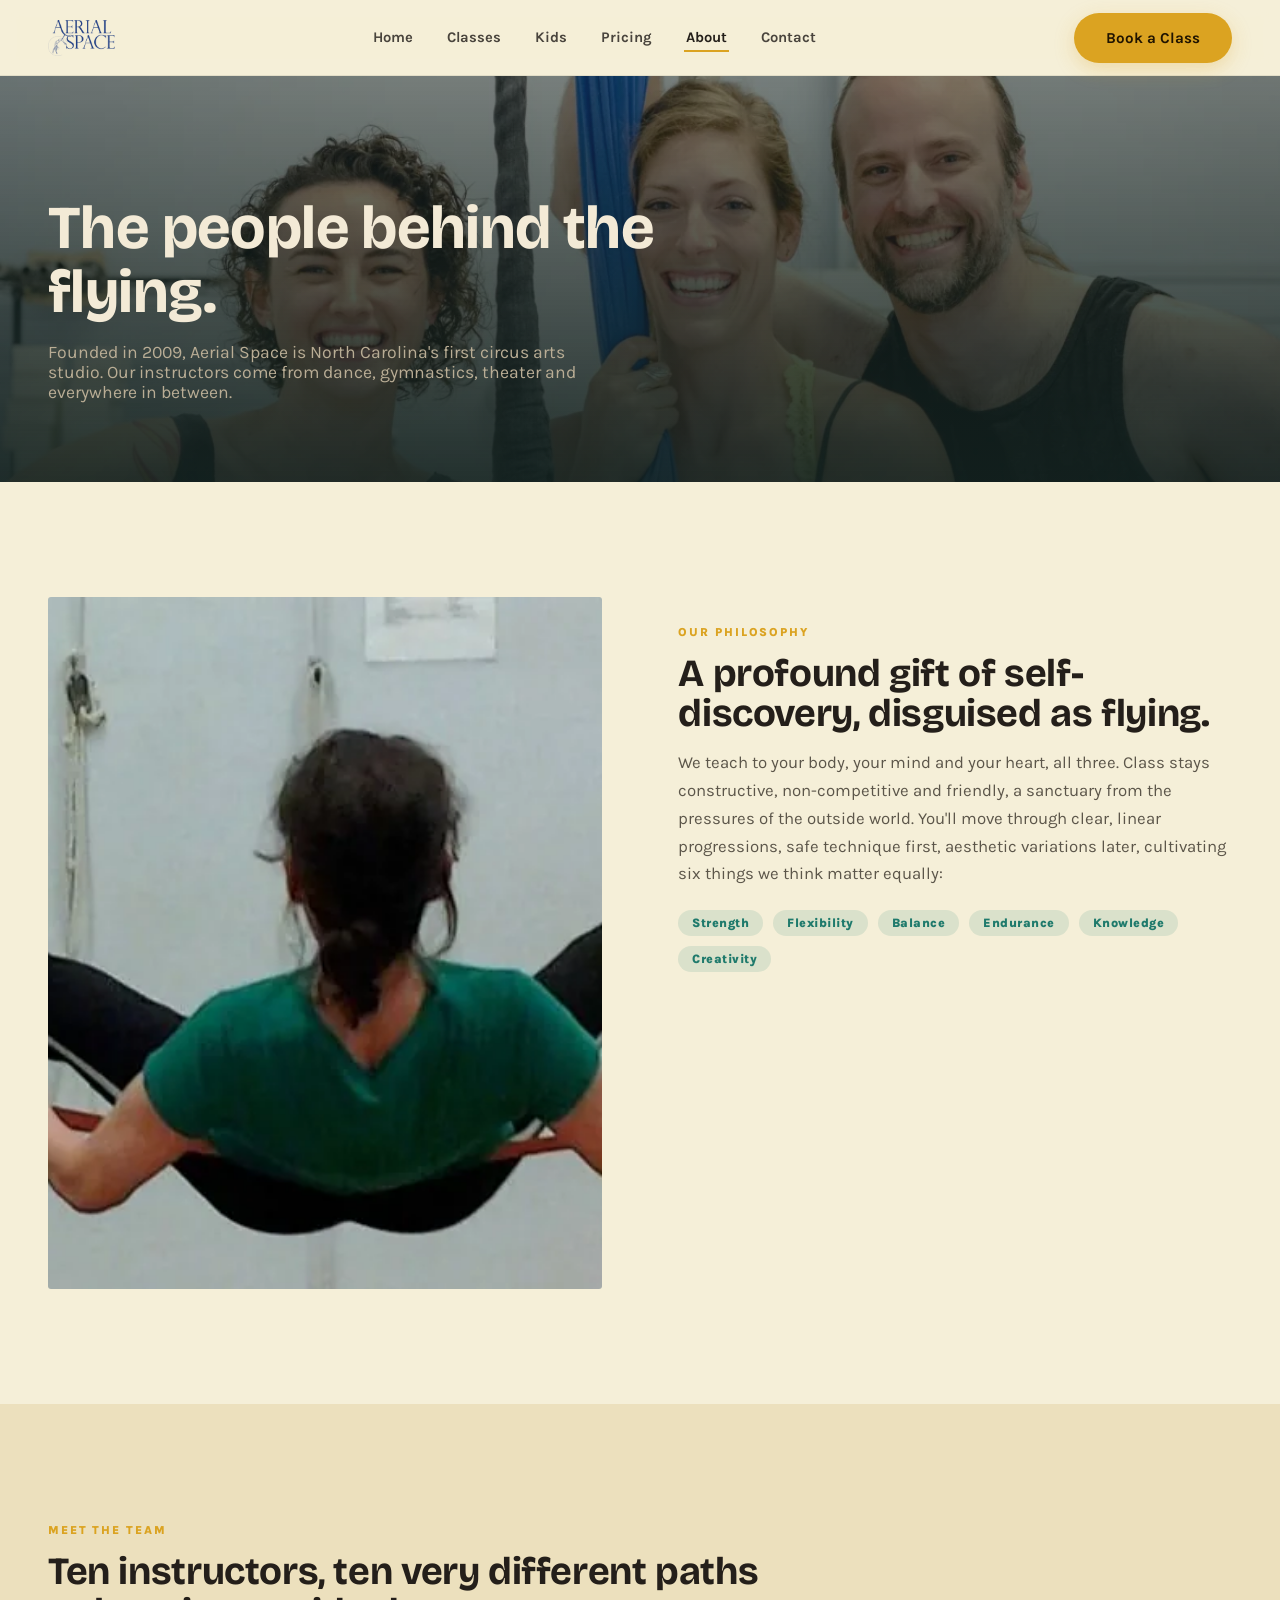
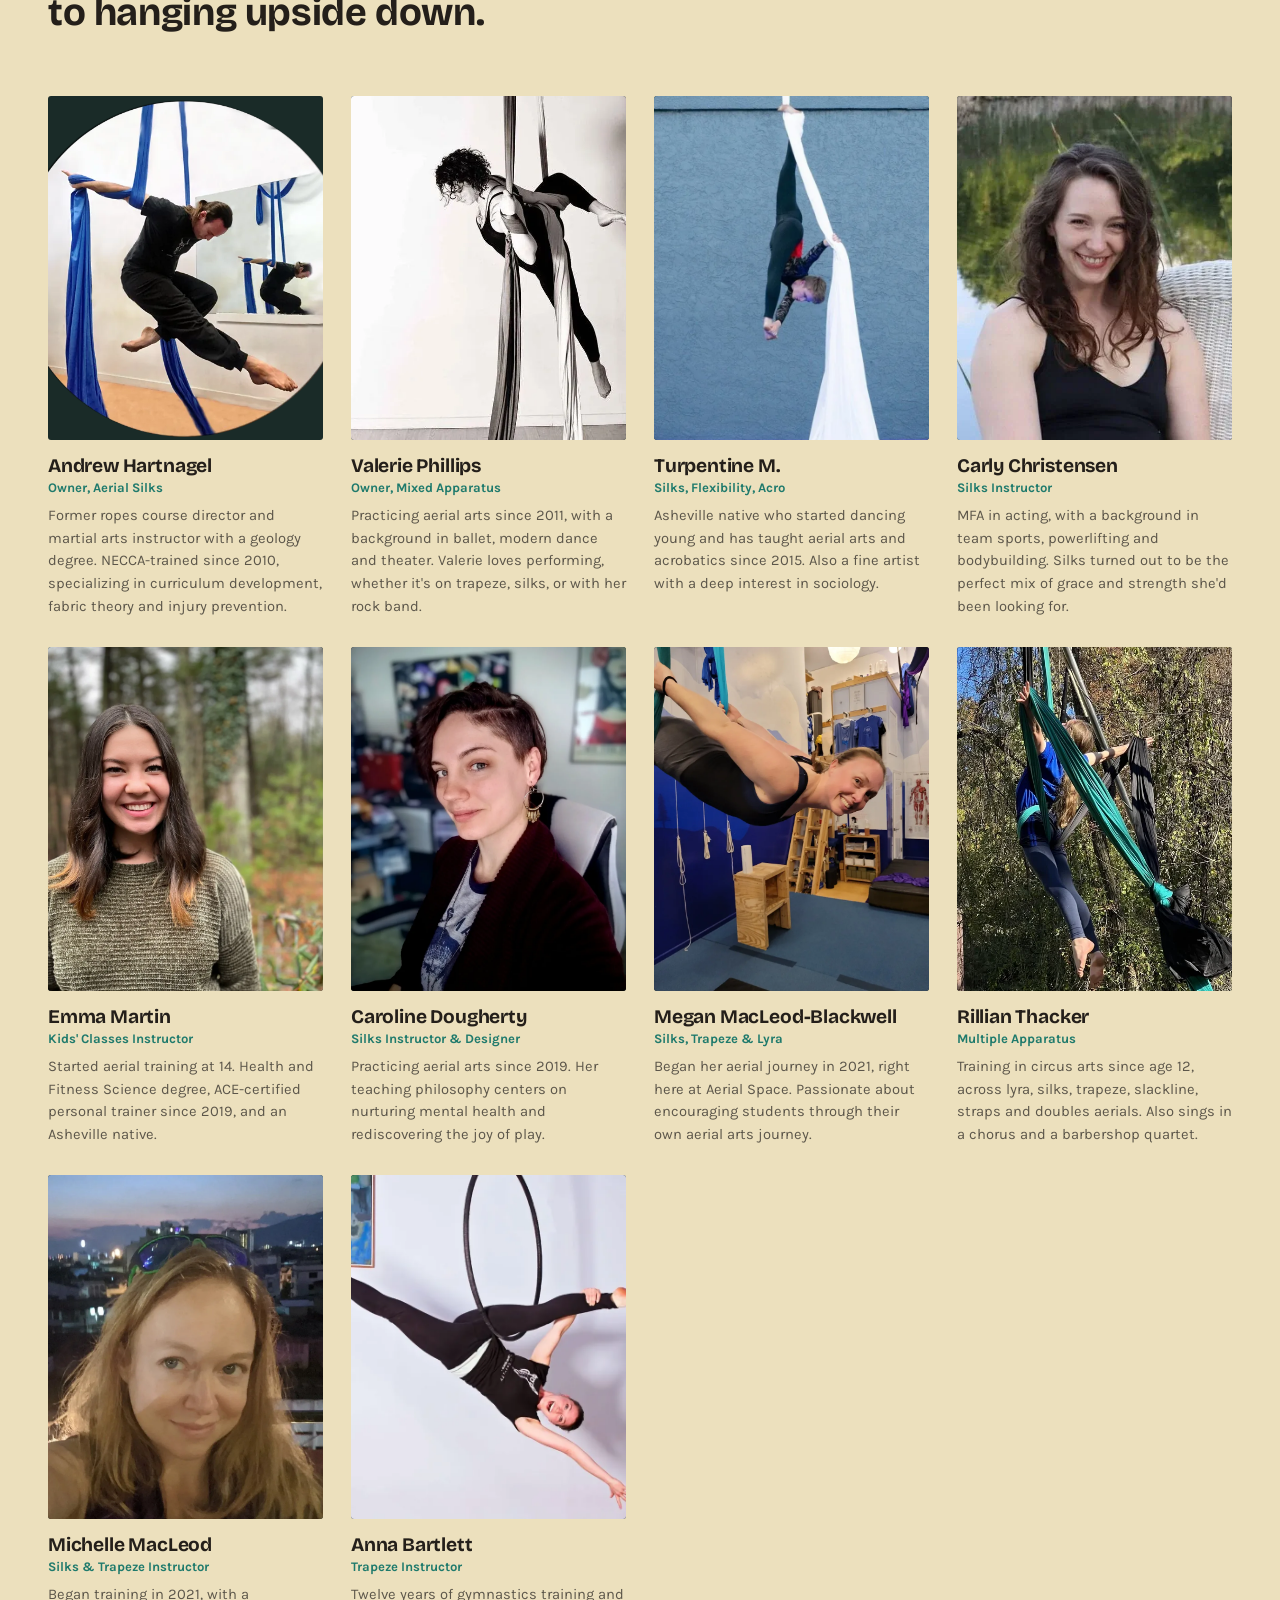
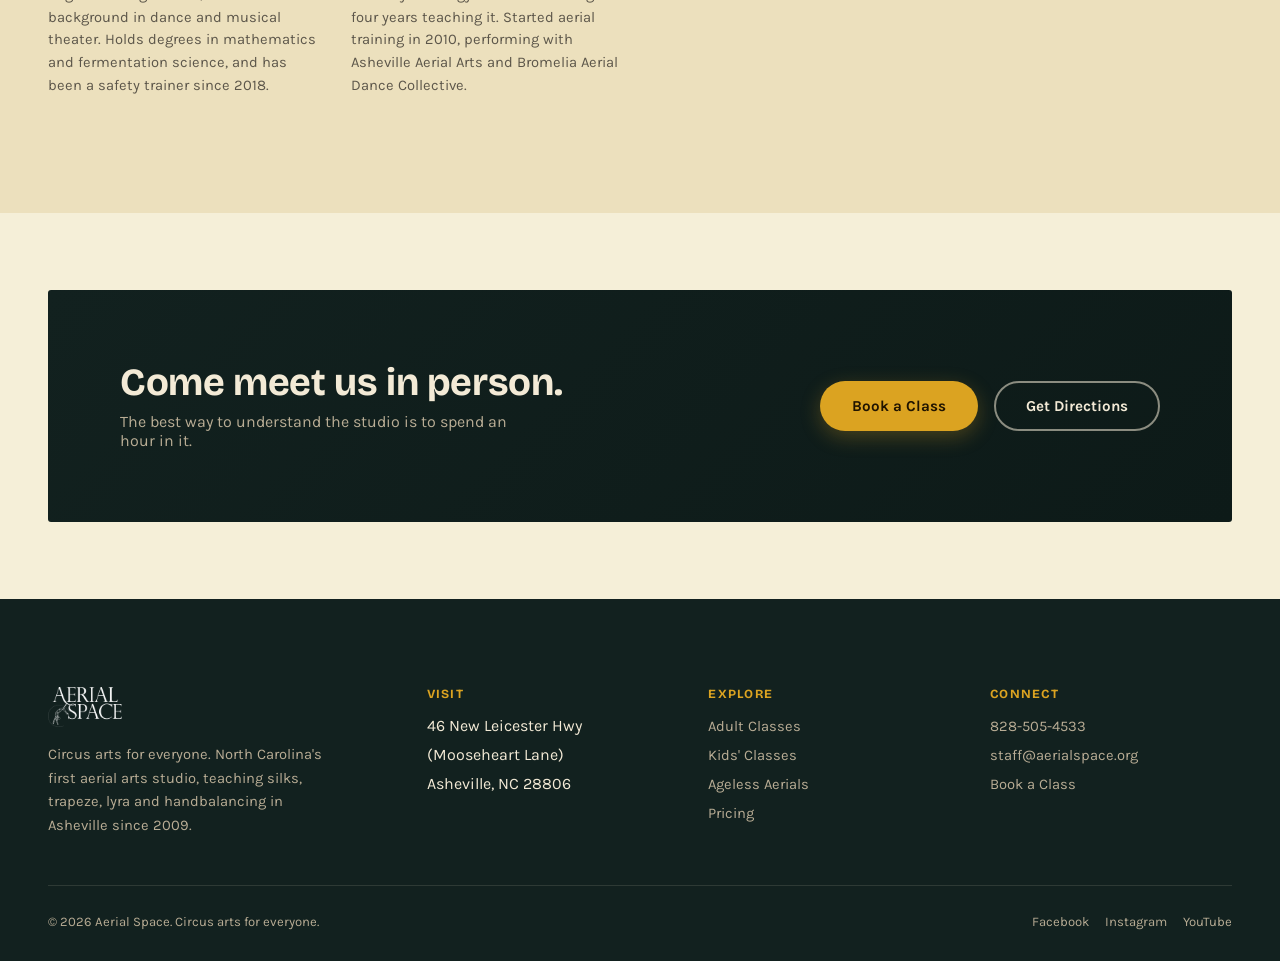
==== about.html @ 4fc922a5 "Aerial Space redesign: 8-page static site Full visual redesign of aerialspace.org for Eric's friend'" ====
<!doctype html>
<html lang="en">
<head>
<meta charset="UTF-8">
<meta name="viewport" content="width=device-width, initial-scale=1.0">
<title>About &amp; Staff | Aerial Space</title>
<meta name="description" content="Meet the instructors and teaching philosophy behind Aerial Space, North Carolina's first circus arts studio.">
<link rel="preconnect" href="https://fonts.googleapis.com">
<link rel="preconnect" href="https://fonts.gstatic.com" crossorigin>
<link href="https://fonts.googleapis.com/css2?family=Bricolage+Grotesque:opsz,wght@12..96,400..800&family=Karla:ital,wght@0,400;0,500;0,700;1,400&display=swap" rel="stylesheet">
<link rel="stylesheet" href="css/style.css">
</head>
<body>

<header class="site-nav" id="siteNav">
  <div class="wrap">
    <a href="index.html" class="brand"><img src="img/misc/logo.webp" alt="Aerial Space"></a>
    <nav>
      <ul class="nav-links">
        <li><a href="index.html">Home</a></li>
        <li><a href="classes.html">Classes</a></li>
        <li><a href="kids-classes.html">Kids</a></li>
        <li><a href="pricing.html">Pricing</a></li>
        <li><a href="about.html" class="current">About</a></li>
        <li><a href="contact.html">Contact</a></li>
      </ul>
    </nav>
    <div class="nav-cta">
      <a href="schedule.html" class="btn btn-gold">Book a Class</a>
      <button class="nav-toggle" aria-label="Toggle menu" aria-expanded="false"><span></span><span></span><span></span></button>
    </div>
  </div>
</header>

<main>
  <section class="page-hero img" style="background-image:url('img/misc/contact-hero.webp');background-position:center 25%">
    <div class="wrap">
      <h1>The people behind the flying.</h1>
      <p class="lede">Founded in 2009, Aerial Space is North Carolina's first circus arts studio. Our instructors come from dance, gymnastics, theater and everywhere in between.</p>
    </div>
  </section>

  <section class="section">
    <div class="wrap">
      <div class="split reveal">
        <div class="split-media curtain">
          <img src="img/misc/slackline.webp" alt="Instructor on a static trapeze bar, arms outstretched">
        </div>
        <div>
          <span class="eyebrow">Our Philosophy</span>
          <h2 style="font-size:clamp(1.8rem,3vw,2.6rem)">A profound gift of self-discovery, disguised as flying.</h2>
          <p style="margin-top:16px;font-size:1.05rem;line-height:1.65;color:var(--text-ink-muted)">We teach to your body, your mind and your heart, all three. Class stays constructive, non-competitive and friendly, a sanctuary from the pressures of the outside world. You'll move through clear, linear progressions, safe technique first, aesthetic variations later, cultivating six things we think matter equally:</p>
          <div style="display:flex;flex-wrap:wrap;gap:10px;margin-top:22px">
            <span class="pill">Strength</span>
            <span class="pill">Flexibility</span>
            <span class="pill">Balance</span>
            <span class="pill">Endurance</span>
            <span class="pill">Knowledge</span>
            <span class="pill">Creativity</span>
          </div>
        </div>
      </div>
    </div>
  </section>

  <section class="section on-canvas-2" id="staff">
    <div class="wrap">
      <div class="section-head reveal">
        <span class="eyebrow">Meet The Team</span>
        <h2 style="font-size:clamp(1.8rem,3vw,2.6rem)">Ten instructors, ten very different paths to hanging upside down.</h2>
      </div>
      <div class="staff-grid mt-lg reveal">
        <div class="staff-card">
          <div class="staff-photo curtain"><img src="img/staff/andrew.webp" alt="Andrew Hartnagel"></div>
          <h3>Andrew Hartnagel</h3>
          <span class="role">Owner, Aerial Silks</span>
          <p class="bio">Former ropes course director and martial arts instructor with a geology degree. NECCA-trained since 2010, specializing in curriculum development, fabric theory and injury prevention.</p>
        </div>
        <div class="staff-card">
          <div class="staff-photo curtain"><img src="img/staff/valerie.webp" alt="Valerie Phillips"></div>
          <h3>Valerie Phillips</h3>
          <span class="role">Owner, Mixed Apparatus</span>
          <p class="bio">Practicing aerial arts since 2011, with a background in ballet, modern dance and theater. Valerie loves performing, whether it's on trapeze, silks, or with her rock band.</p>
        </div>
        <div class="staff-card">
          <div class="staff-photo curtain"><img src="img/staff/turpentine.webp" alt="Turpentine M."></div>
          <h3>Turpentine M.</h3>
          <span class="role">Silks, Flexibility, Acro</span>
          <p class="bio">Asheville native who started dancing young and has taught aerial arts and acrobatics since 2015. Also a fine artist with a deep interest in sociology.</p>
        </div>
        <div class="staff-card">
          <div class="staff-photo curtain"><img src="img/staff/carly.webp" alt="Carly Christensen"></div>
          <h3>Carly Christensen</h3>
          <span class="role">Silks Instructor</span>
          <p class="bio">MFA in acting, with a background in team sports, powerlifting and bodybuilding. Silks turned out to be the perfect mix of grace and strength she'd been looking for.</p>
        </div>
        <div class="staff-card">
          <div class="staff-photo curtain"><img src="img/staff/emma.webp" alt="Emma Martin" style="object-position:center 15%"></div>
          <h3>Emma Martin</h3>
          <span class="role">Kids' Classes Instructor</span>
          <p class="bio">Started aerial training at 14. Health and Fitness Science degree, ACE-certified personal trainer since 2019, and an Asheville native.</p>
        </div>
        <div class="staff-card">
          <div class="staff-photo curtain"><img src="img/staff/caroline.webp" alt="Caroline Dougherty"></div>
          <h3>Caroline Dougherty</h3>
          <span class="role">Silks Instructor &amp; Designer</span>
          <p class="bio">Practicing aerial arts since 2019. Her teaching philosophy centers on nurturing mental health and rediscovering the joy of play.</p>
        </div>
        <div class="staff-card">
          <div class="staff-photo curtain"><img src="img/staff/megan.webp" alt="Megan MacLeod-Blackwell"></div>
          <h3>Megan MacLeod-Blackwell</h3>
          <span class="role">Silks, Trapeze &amp; Lyra</span>
          <p class="bio">Began her aerial journey in 2021, right here at Aerial Space. Passionate about encouraging students through their own aerial arts journey.</p>
        </div>
        <div class="staff-card">
          <div class="staff-photo curtain"><img src="img/staff/rillian.webp" alt="Rillian Thacker"></div>
          <h3>Rillian Thacker</h3>
          <span class="role">Multiple Apparatus</span>
          <p class="bio">Training in circus arts since age 12, across lyra, silks, trapeze, slackline, straps and doubles aerials. Also sings in a chorus and a barbershop quartet.</p>
        </div>
        <div class="staff-card">
          <div class="staff-photo curtain"><img src="img/staff/michelle.webp" alt="Michelle MacLeod"></div>
          <h3>Michelle MacLeod</h3>
          <span class="role">Silks &amp; Trapeze Instructor</span>
          <p class="bio">Began training in 2021, with a background in dance and musical theater. Holds degrees in mathematics and fermentation science, and has been a safety trainer since 2018.</p>
        </div>
        <div class="staff-card">
          <div class="staff-photo curtain"><img src="img/staff/anna.webp" alt="Anna Bartlett"></div>
          <h3>Anna Bartlett</h3>
          <span class="role">Trapeze Instructor</span>
          <p class="bio">Twelve years of gymnastics training and four years teaching it. Started aerial training in 2010, performing with Asheville Aerial Arts and Bromelia Aerial Dance Collective.</p>
        </div>
      </div>
    </div>
  </section>

  <section class="section-tight">
    <div class="wrap">
      <div class="cta-band reveal">
        <div>
          <h2>Come meet us in person.</h2>
          <p>The best way to understand the studio is to spend an hour in it.</p>
        </div>
        <div style="display:flex;gap:16px;flex-wrap:wrap">
          <a href="schedule.html" class="btn btn-gold">Book a Class</a>
          <a href="contact.html" class="btn btn-outline-canvas">Get Directions</a>
        </div>
      </div>
    </div>
  </section>
</main>

<footer class="site-footer">
  <div class="wrap">
    <div class="footer-grid">
      <div class="brand-col">
        <img src="img/misc/logo.webp" alt="Aerial Space">
        <p>Circus arts for everyone. North Carolina's first aerial arts studio, teaching silks, trapeze, lyra and handbalancing in Asheville since 2009.</p>
      </div>
      <div>
        <h4>Visit</h4>
        <ul>
          <li>46 New Leicester Hwy</li>
          <li>(Mooseheart Lane)</li>
          <li>Asheville, NC 28806</li>
        </ul>
      </div>
      <div>
        <h4>Explore</h4>
        <ul>
          <li><a href="classes.html">Adult Classes</a></li>
          <li><a href="kids-classes.html">Kids' Classes</a></li>
          <li><a href="ageless-aerials.html">Ageless Aerials</a></li>
          <li><a href="pricing.html">Pricing</a></li>
        </ul>
      </div>
      <div>
        <h4>Connect</h4>
        <ul>
          <li><a href="tel:8285054533">828-505-4533</a></li>
          <li><a href="mailto:staff@aerialspace.org">staff@aerialspace.org</a></li>
          <li><a href="schedule.html">Book a Class</a></li>
        </ul>
      </div>
    </div>
    <div class="footer-bottom">
      <span>&copy; 2026 Aerial Space. Circus arts for everyone.</span>
      <div class="footer-social">
        <a href="https://www.facebook.com/aerialspace/?ref=hl" target="_blank" rel="noopener">Facebook</a>
        <a href="http://instagram.com/aerialspacestudio" target="_blank" rel="noopener">Instagram</a>
        <a href="https://www.youtube.com/channel/UCeYdohH5LJ2AC3PEmZyn-bA" target="_blank" rel="noopener">YouTube</a>
      </div>
    </div>
  </div>
</footer>

<script src="js/main.js"></script>
</body>
</html>
---- css/style.css ----
/* ============================================================
   Aerial Space — Design Tokens
   Palette: "big top at night" — deep teal-black + warm canvas
   + a single marigold accent. Circus-flavored, not carnival-kitsch.
   ============================================================ */

:root {
  --ink: #12211f;
  --ink-2: #1a2b28;
  --ink-3: #223b37;
  --canvas: #f5efd8;
  --canvas-2: #ece0bd;
  --gold: #dba321;
  --gold-dark: #b8841a;
  --teal: #1f7a6c;

  --text-ink: #241f1a;
  --text-ink-muted: #5c564a;
  --text-canvas: #f3ead6;
  --text-canvas-muted: #b9ad95;

  --font-display: "Bricolage Grotesque", system-ui, sans-serif;
  --font-body: "Karla", system-ui, sans-serif;

  --max: 1320px;
  --nav-h: 76px;

  --r-sharp: 3px;
  --r-input: 8px;
}

*, *::before, *::after { box-sizing: border-box; }
html { scroll-behavior: smooth; }
@media (prefers-reduced-motion: reduce) {
  html { scroll-behavior: auto; }
  *, *::before, *::after {
    animation-duration: 0.01ms !important;
    animation-iteration-count: 1 !important;
    transition-duration: 0.01ms !important;
    scroll-behavior: auto !important;
  }
}

body {
  margin: 0;
  font-family: var(--font-body);
  background: var(--canvas);
  color: var(--text-ink);
  -webkit-font-smoothing: antialiased;
  overflow-x: hidden;
}

img { max-width: 100%; display: block; }
a { color: inherit; text-decoration: none; }

:focus-visible {
  outline: 2px solid var(--gold);
  outline-offset: 3px;
  border-radius: 2px;
}

h1, h2, h3, h4 {
  font-family: var(--font-display);
  font-weight: 700;
  line-height: 1.05;
  margin: 0;
  letter-spacing: -0.01em;
}

p { margin: 0; }

.wrap {
  max-width: var(--max);
  margin: 0 auto;
  padding: 0 clamp(20px, 5vw, 48px);
}

/* ---------- Buttons (shape lock: pill) ---------- */
.btn {
  display: inline-flex;
  align-items: center;
  justify-content: center;
  gap: 8px;
  font-family: var(--font-body);
  font-weight: 700;
  font-size: 0.95rem;
  padding: 14px 30px;
  border-radius: 999px;
  border: 2px solid transparent;
  cursor: pointer;
  white-space: nowrap;
  transition: transform 0.25s cubic-bezier(0.16,1,0.3,1), box-shadow 0.25s ease, background 0.25s ease, color 0.25s ease;
}
.btn:active { transform: scale(0.97); }

.btn-gold {
  background: var(--gold);
  color: #201400;
  box-shadow: 0 6px 20px rgba(219,163,33,0.28);
}
.btn-gold:hover { background: var(--gold-dark); transform: translateY(-2px); }

.btn-outline-ink {
  background: transparent;
  border-color: var(--ink);
  color: var(--text-ink);
}
.btn-outline-ink:hover { background: var(--ink); color: var(--text-canvas); }

.btn-outline-canvas {
  background: transparent;
  border-color: rgba(243,234,214,0.55);
  color: var(--text-canvas);
}
.btn-outline-canvas:hover { background: var(--text-canvas); color: var(--ink); border-color: var(--text-canvas); }

/* ---------- Nav ---------- */
.site-nav {
  position: sticky;
  top: 0;
  z-index: 100;
  height: var(--nav-h);
  display: flex;
  align-items: center;
  background: rgba(245,239,216,0.92);
  backdrop-filter: blur(10px) saturate(140%);
  -webkit-backdrop-filter: blur(10px) saturate(140%);
  border-bottom: 1px solid rgba(36,31,26,0.08);
  box-shadow: 0 0 0 rgba(18,33,31,0);
  transition: height 0.3s cubic-bezier(0.16,1,0.3,1), box-shadow 0.3s ease, background 0.3s ease;
}
.site-nav.scrolled {
  height: 64px;
  background: rgba(245,239,216,0.97);
  box-shadow: 0 8px 30px rgba(18,33,31,0.08);
}
.site-nav.scrolled .brand img { height: 30px; }
.site-nav .wrap {
  display: flex;
  align-items: center;
  justify-content: space-between;
  width: 100%;
  gap: 24px;
}
.site-nav .brand { display: flex; align-items: center; gap: 10px; }
.site-nav .brand img { height: 36px; width: auto; transition: height 0.3s cubic-bezier(0.16,1,0.3,1); }
.site-nav .brand span {
  font-family: var(--font-display);
  font-weight: 700;
  font-size: 1.05rem;
  letter-spacing: -0.01em;
  display: none;
}
.nav-links {
  display: flex;
  align-items: center;
  gap: 30px;
  list-style: none;
  margin: 0; padding: 0;
  font-size: 0.92rem;
  font-weight: 700;
}
.nav-links a {
  position: relative;
  padding: 6px 2px;
  color: var(--text-ink);
  opacity: 0.82;
  transition: opacity 0.2s ease;
}
.nav-links a::after {
  content: "";
  position: absolute;
  left: 0; right: 100%;
  bottom: 0;
  height: 2px;
  background: var(--gold);
  transition: right 0.25s cubic-bezier(0.16,1,0.3,1);
}
.nav-links a:hover { opacity: 1; }
.nav-links a:hover::after { right: 0; }
.nav-links a.current { opacity: 1; }
.nav-links a.current::after { right: 0; }

.nav-cta { display: flex; align-items: center; gap: 14px; }
.nav-toggle {
  display: none;
  width: 44px; height: 44px;
  align-items: center; justify-content: center;
  background: none; border: none; cursor: pointer;
  flex-direction: column; gap: 5px;
}
.nav-toggle span { width: 22px; height: 2px; background: var(--text-ink); transition: transform 0.25s ease, opacity 0.25s ease; }

@media (max-width: 980px) {
  .nav-links { display: none; }
  .nav-toggle { display: flex; }
  .nav-cta .btn { display: none; }
  .site-nav.open .nav-links {
    display: flex;
    position: fixed;
    inset: var(--nav-h) 0 0 0;
    background: var(--canvas);
    flex-direction: column;
    justify-content: flex-start;
    padding: 40px clamp(20px,6vw,48px);
    gap: 26px;
    font-size: 1.3rem;
    overflow-y: auto;
  }
  .site-nav.open .nav-cta .btn { display: inline-flex; margin-top: 10px; }
  .site-nav.open .nav-cta { position: fixed; inset: auto 0 0 0; padding: 20px clamp(20px,6vw,48px) 28px; background: var(--canvas); border-top: 1px solid rgba(36,31,26,0.08); }
}

/* ---------- Section rhythm ---------- */
section { position: relative; }
.section { padding: clamp(64px, 9vw, 128px) 0; }
.section-tight { padding: clamp(48px, 6vw, 84px) 0; }
.on-ink { background: var(--ink); color: var(--text-canvas); }
.on-ink h1, .on-ink h2, .on-ink h3 { color: var(--text-canvas); }
.on-canvas-2 { background: var(--canvas-2); }

.eyebrow {
  font-family: var(--font-body);
  font-weight: 800;
  font-size: 0.74rem;
  letter-spacing: 0.16em;
  text-transform: uppercase;
  color: var(--gold);
  display: inline-block;
  margin-bottom: 14px;
}

.section-head { max-width: 720px; }
.section-head p { margin-top: 16px; font-size: 1.05rem; line-height: 1.6; color: var(--text-ink-muted); max-width: 60ch; }
.on-ink .section-head p { color: var(--text-canvas-muted); }

/* ---------- Hero ---------- */
.hero {
  min-height: calc(100dvh - var(--nav-h));
  display: grid;
  grid-template-columns: 1.05fr 0.95fr;
  align-items: stretch;
  background: var(--ink);
  color: var(--text-canvas);
  overflow: hidden;
}
.hero-copy {
  display: flex;
  flex-direction: column;
  justify-content: center;
  padding: clamp(32px, 5vw, 64px) clamp(24px, 5vw, 64px);
  max-width: 640px;
}
.hero-copy h1 {
  font-size: clamp(2.6rem, 5.4vw, 4.5rem);
  line-height: 1.02;
}
.hero-copy .accent-word { color: var(--gold); font-style: italic; }
.hero-copy .lede {
  margin-top: 22px;
  font-size: 1.15rem;
  line-height: 1.6;
  color: var(--text-canvas-muted);
  max-width: 44ch;
}
.hero-actions { display: flex; gap: 16px; margin-top: 34px; flex-wrap: wrap; }
.hero-figures {
  display: flex; gap: 32px; margin-top: 48px;
  padding-top: 28px;
  border-top: 1px solid rgba(243,234,214,0.15);
}
.hero-figures div strong { display: block; font-family: var(--font-display); font-size: 1.7rem; color: var(--gold); }
.hero-figures div span { font-size: 0.82rem; color: var(--text-canvas-muted); }

.hero-media {
  position: relative;
  overflow: hidden;
  background: var(--ink-2);
}
.hero-media img,
.hero-media video {
  width: 100%; height: 100%;
  object-fit: cover;
  object-position: center 18%;
}
.hero-media img { animation: fadeInSoft 1.2s ease 0.1s both, heroZoom 24s ease-in-out 1.3s infinite alternate; }
.hero-media video { animation: fadeInSoft 1.2s ease 0.1s both; }
@keyframes heroZoom { from { transform: scale(1); } to { transform: scale(1.08); } }
@keyframes fadeInSoft { from { opacity: 0; } to { opacity: 1; } }
@media (prefers-reduced-motion: reduce) { .hero-media img { animation: none; } .hero-media video { animation: none; } }
.hero-media::after {
  content: "";
  position: absolute; inset: 0;
  z-index: 1;
  background: linear-gradient(90deg, var(--ink) 0%, rgba(18,33,31,0.15) 26%, transparent 55%);
}

/* Subtle reveal: soft fade + gentle zoom-out. Used on page heroes (auto, on
   load) and on split/staff photography (triggered on scroll via .in, main.js). */
.page-hero.img::before { animation: fadeInSoft 1.3s ease both; }
.page-hero .wrap { animation: fadeInSoft 1.1s ease 0.25s both; }

.curtain { position: relative; overflow: hidden; }
.curtain img {
  opacity: 0;
  transform: scale(1.06);
  transition: opacity 1s ease, transform 1.3s cubic-bezier(0.16,1,0.3,1);
}
.curtain.in img { opacity: 1; transform: scale(1); }

@media (max-width: 900px) {
  .hero { grid-template-columns: 1fr; min-height: auto; }
  .hero-media { height: 60vh; order: -1; }
  .hero-media::after { background: linear-gradient(180deg, transparent 55%, var(--ink) 100%); }
  .hero-copy { max-width: none; padding-top: 44px; }
}

/* ---------- Reveal on scroll ---------- */
.reveal { opacity: 0; transform: translateY(28px); transition: opacity 0.7s cubic-bezier(0.16,1,0.3,1), transform 0.7s cubic-bezier(0.16,1,0.3,1); }
.reveal.in { opacity: 1; transform: translateY(0); }
@media (prefers-reduced-motion: reduce) { .reveal { opacity: 1; transform: none; } }

/* ---------- Philosophy trio (odd little strip, not a card grid) ---------- */
.trio {
  display: grid;
  grid-template-columns: repeat(3, 1fr);
  gap: 1px;
  background: rgba(36,31,26,0.12);
  border-top: 1px solid rgba(36,31,26,0.12);
  border-bottom: 1px solid rgba(36,31,26,0.12);
}
.on-ink .trio { background: rgba(243,234,214,0.12); border-color: rgba(243,234,214,0.12); }
.trio > div { background: var(--canvas); padding: 40px clamp(20px,3vw,40px); }
.on-ink .trio > div { background: var(--ink); }
.trio .num { font-family: var(--font-display); font-size: 0.85rem; color: var(--gold); letter-spacing: 0.08em; }
.trio h3 { font-size: 1.5rem; margin-top: 10px; }
.trio p { margin-top: 12px; font-size: 0.98rem; line-height: 1.6; color: var(--text-ink-muted); }
.on-ink .trio p { color: var(--text-canvas-muted); }
@media (max-width: 820px) { .trio { grid-template-columns: 1fr; } }

/* ---------- Class grid (asymmetric bento, not 3 equal cards) ---------- */
.class-bento {
  display: grid;
  grid-template-columns: repeat(6, 1fr);
  grid-auto-rows: minmax(220px, auto);
  gap: 18px;
}
.class-card {
  position: relative;
  border-radius: var(--r-sharp);
  overflow: hidden;
  color: #fff;
  display: flex;
  flex-direction: column;
  justify-content: flex-end;
  padding: 26px;
  isolation: isolate;
  transition: box-shadow 0.35s ease;
}
.class-card:hover { box-shadow: 0 20px 40px rgba(18,33,31,0.28); }
.class-card img {
  position: absolute; inset: 0;
  width: 100%; height: 100%;
  object-fit: cover;
  z-index: -2;
  transition: transform 0.6s cubic-bezier(0.16,1,0.3,1);
}
.class-card::before {
  content: "";
  position: absolute; inset: 0;
  background: linear-gradient(180deg, rgba(18,33,31,0.05) 30%, rgba(18,33,31,0.92) 100%);
  z-index: -1;
}
.class-card:hover img { transform: scale(1.07); }
.class-card .tag {
  align-self: flex-start;
  font-size: 0.7rem; font-weight: 800; letter-spacing: 0.1em; text-transform: uppercase;
  background: var(--gold); color: #201400;
  padding: 5px 12px; border-radius: 999px;
  margin-bottom: auto;
}
.class-card h3 { font-size: 1.5rem; margin-top: 14px; }
.class-card p { margin-top: 8px; font-size: 0.92rem; line-height: 1.5; color: rgba(243,234,214,0.86); }

.class-card.big { grid-column: span 4; grid-row: span 2; }
.class-card.tall { grid-column: span 2; grid-row: span 2; }
.class-card.wide { grid-column: span 3; grid-row: span 1; min-height: 240px; }
.class-card.small { grid-column: span 3; grid-row: span 1; min-height: 240px; }

@media (max-width: 900px) {
  .class-bento { grid-template-columns: 1fr; }
  .class-card.big, .class-card.tall, .class-card.wide, .class-card.small { grid-column: span 1; grid-row: span 1; min-height: 320px; }
}

/* ---------- Quote band ---------- */
.quote-band {
  background: var(--ink);
  color: var(--text-canvas);
  padding: clamp(56px, 8vw, 96px) 0;
  text-align: center;
}
.quote-band blockquote {
  font-family: var(--font-display);
  font-weight: 500;
  font-size: clamp(1.5rem, 2.8vw, 2.2rem);
  line-height: 1.35;
  max-width: 820px;
  margin: 0 auto;
  font-style: italic;
}
.quote-band cite {
  display: block;
  margin-top: 24px;
  font-family: var(--font-body);
  font-style: normal;
  font-weight: 700;
  font-size: 0.9rem;
  color: var(--gold);
}

/* ---------- Staff grid ---------- */
.staff-grid {
  display: grid;
  grid-template-columns: repeat(auto-fill, minmax(230px, 1fr));
  gap: 28px;
}
.staff-card { display: flex; flex-direction: column; transition: transform 0.35s cubic-bezier(0.16,1,0.3,1); }
.staff-card:hover { transform: translateY(-4px); }
.staff-photo {
  aspect-ratio: 4/5;
  overflow: hidden;
  border-radius: var(--r-sharp);
  background: var(--ink-2);
  box-shadow: 0 0 0 rgba(18,33,31,0);
  transition: box-shadow 0.35s ease;
}
.staff-photo img { width: 100%; height: 100%; object-fit: cover; transition: transform 0.5s cubic-bezier(0.16,1,0.3,1); }
.staff-card:hover .staff-photo img { transform: scale(1.05); }
.staff-card:hover .staff-photo { box-shadow: 0 16px 32px rgba(18,33,31,0.18); }
.staff-card h3 { margin-top: 16px; font-size: 1.2rem; }
.staff-card .role { font-size: 0.82rem; font-weight: 700; color: var(--teal); margin-top: 4px; display: block; }
.staff-card p.bio { margin-top: 10px; font-size: 0.92rem; line-height: 1.55; color: var(--text-ink-muted); }

/* ---------- Pricing ---------- */
.price-table {
  display: grid;
  gap: 14px;
}
.price-row {
  display: grid;
  grid-template-columns: 1fr auto;
  align-items: baseline;
  gap: 20px;
  padding: 18px 0;
  border-bottom: 1px solid rgba(36,31,26,0.12);
}
.on-ink .price-row { border-color: rgba(243,234,214,0.14); }
.price-row .name { font-weight: 700; font-size: 1.05rem; }
.price-row .sub { display: block; font-size: 0.85rem; color: var(--text-ink-muted); margin-top: 4px; font-weight: 400; }
.on-ink .price-row .sub { color: var(--text-canvas-muted); }
.price-row .amount { font-family: var(--font-display); font-size: 1.35rem; color: var(--gold); white-space: nowrap; }

.price-panel {
  background: var(--canvas-2);
  border-radius: var(--r-sharp);
  padding: clamp(28px, 4vw, 40px);
  transition: transform 0.3s cubic-bezier(0.16,1,0.3,1), box-shadow 0.3s ease;
}
.price-panel:hover {
  transform: translateY(-3px);
  box-shadow: 0 14px 28px rgba(18,33,31,0.1);
}
.price-panel.dark:hover { box-shadow: 0 14px 28px rgba(0,0,0,0.35); }
.price-panel.dark { background: var(--ink); color: var(--text-canvas); }
.price-panel h3 { font-size: 1.5rem; margin-bottom: 6px; }
.price-panel .note { font-size: 0.86rem; color: var(--text-ink-muted); margin-top: 18px; line-height: 1.6; }
.price-panel.dark .note { color: var(--text-canvas-muted); }

.two-col { display: grid; grid-template-columns: 1fr 1fr; gap: 24px; }
@media (max-width: 820px) { .two-col { grid-template-columns: 1fr; } }
.three-col { display: grid; grid-template-columns: repeat(3, 1fr); gap: 24px; }
@media (max-width: 900px) { .three-col { grid-template-columns: 1fr; } }

/* ---------- Split section (image + text), used sparingly ---------- */
.split {
  display: grid;
  grid-template-columns: 1fr 1fr;
  gap: clamp(32px, 6vw, 80px);
  align-items: start;
}
.split > div:not(.split-media) { padding-top: clamp(0px, 2vw, 24px); }
.split.reverse .split-media { order: 2; }
.split-media { border-radius: var(--r-sharp); overflow: hidden; }
.split-media img { width: 100%; height: 100%; object-fit: cover; aspect-ratio: 4/5; }
@media (max-width: 860px) { .split, .split.reverse .split-media { grid-template-columns: 1fr; order: -1; } }

/* ---------- Full-width photo band ---------- */
.photo-band { height: clamp(280px, 42vw, 560px); overflow: hidden; position: relative; }
.photo-band img { width: 100%; height: 100%; object-fit: cover; }
.photo-band .caption {
  position: absolute; left: clamp(20px,5vw,48px); bottom: 28px;
  font-family: var(--font-display); font-style: italic; font-size: clamp(1.4rem, 3vw, 2.2rem);
  color: var(--text-canvas); max-width: 640px;
}
.photo-band::after { content:""; position:absolute; inset:0; background: linear-gradient(0deg, rgba(18,33,31,0.75), transparent 50%); }

/* ---------- Tags / pills ---------- */
.pill {
  display: inline-flex; align-items: center;
  font-size: 0.78rem; font-weight: 800; letter-spacing: 0.04em;
  padding: 6px 14px; border-radius: 999px;
  background: rgba(31,122,108,0.12); color: var(--teal);
}
.on-ink .pill { background: rgba(219,163,33,0.16); color: var(--gold); }

/* ---------- CTA band ---------- */
.cta-band {
  background: linear-gradient(135deg, var(--ink) 0%, #0d1a18 100%);
  color: var(--text-canvas);
  border-radius: var(--r-sharp);
  padding: clamp(40px, 6vw, 72px);
  display: flex;
  align-items: center;
  justify-content: space-between;
  gap: 32px;
  flex-wrap: wrap;
}
.cta-band h2 { font-size: clamp(1.7rem, 3vw, 2.4rem); max-width: 460px; }
.cta-band p { margin-top: 10px; color: var(--text-canvas-muted); max-width: 42ch; }

/* ---------- Footer ---------- */
.site-footer { background: var(--ink); color: var(--text-canvas); padding: clamp(56px,7vw,88px) 0 32px; }
.footer-grid {
  display: grid;
  grid-template-columns: 1.4fr 1fr 1fr 1fr;
  gap: 40px;
  padding-bottom: 48px;
  border-bottom: 1px solid rgba(243,234,214,0.12);
}
.footer-grid .brand-col img { height: 40px; margin-bottom: 16px; filter: invert(0.92) sepia(0.15) saturate(0) brightness(1.8); }
.footer-grid .brand-col p { color: var(--text-canvas-muted); font-size: 0.92rem; line-height: 1.6; max-width: 32ch; }
.footer-grid h4 { font-size: 0.78rem; text-transform: uppercase; letter-spacing: 0.1em; color: var(--gold); margin-bottom: 16px; }
.footer-grid ul { list-style: none; margin: 0; padding: 0; display: flex; flex-direction: column; gap: 10px; }
.footer-grid a { font-size: 0.92rem; color: var(--text-canvas-muted); transition: color 0.2s ease; }
.footer-grid a:hover { color: var(--text-canvas); }
.footer-bottom {
  display: flex; justify-content: space-between; align-items: center;
  padding-top: 28px; font-size: 0.82rem; color: var(--text-canvas-muted); flex-wrap: wrap; gap: 12px;
}
.footer-social { display: flex; gap: 16px; }
@media (max-width: 860px) {
  .footer-grid { grid-template-columns: 1fr 1fr; }
  .footer-grid .brand-col { grid-column: span 2; }
}

/* ---------- Page hero (interior pages) ---------- */
.page-hero {
  padding: clamp(64px, 10vw, 120px) 0 clamp(48px, 7vw, 80px);
  background: var(--ink);
  color: var(--text-canvas);
  position: relative;
  overflow: hidden;
}
.page-hero.img {
  background-size: cover;
  background-position: center;
}
.page-hero.img::before {
  content: "";
  position: absolute; inset: 0;
  background: linear-gradient(180deg, rgba(18,33,31,0.55), rgba(18,33,31,0.92));
}
.page-hero .wrap { position: relative; }
.page-hero h1 { font-size: clamp(2.4rem, 5vw, 3.8rem); max-width: 16ch; }
.page-hero p.lede { margin-top: 18px; font-size: 1.1rem; color: var(--text-canvas-muted); max-width: 56ch; }

/* ---------- Misc utility ---------- */
.text-center { text-align: center; margin-left: auto; margin-right: auto; }
.mt-lg { margin-top: clamp(40px, 6vw, 64px); }
.stack-narrow { max-width: 720px; }
.form-field { display: flex; flex-direction: column; gap: 8px; margin-bottom: 20px; }
.form-field label { font-size: 0.85rem; font-weight: 700; }
.form-field input, .form-field textarea {
  font-family: var(--font-body);
  font-size: 1rem;
  padding: 13px 16px;
  border-radius: var(--r-input);
  border: 1.5px solid rgba(36,31,26,0.2);
  background: var(--canvas);
  color: var(--text-ink);
}
.form-field input:focus, .form-field textarea:focus {
  outline: 2px solid var(--gold);
  outline-offset: 1px;
  border-color: var(--gold);
}
.form-field input::placeholder, .form-field textarea::placeholder { color: var(--text-ink-muted); opacity: 0.7; }

.badge-hiatus {
  display: inline-block; font-size: 0.72rem; font-weight: 800; letter-spacing: 0.06em; text-transform: uppercase;
  color: var(--canvas); background: rgba(243,234,214,0.2); padding: 4px 10px; border-radius: 999px;
}

hr.rule { border: none; border-top: 1px solid rgba(36,31,26,0.14); margin: 0; }
.on-ink hr.rule { border-color: rgba(243,234,214,0.14); }
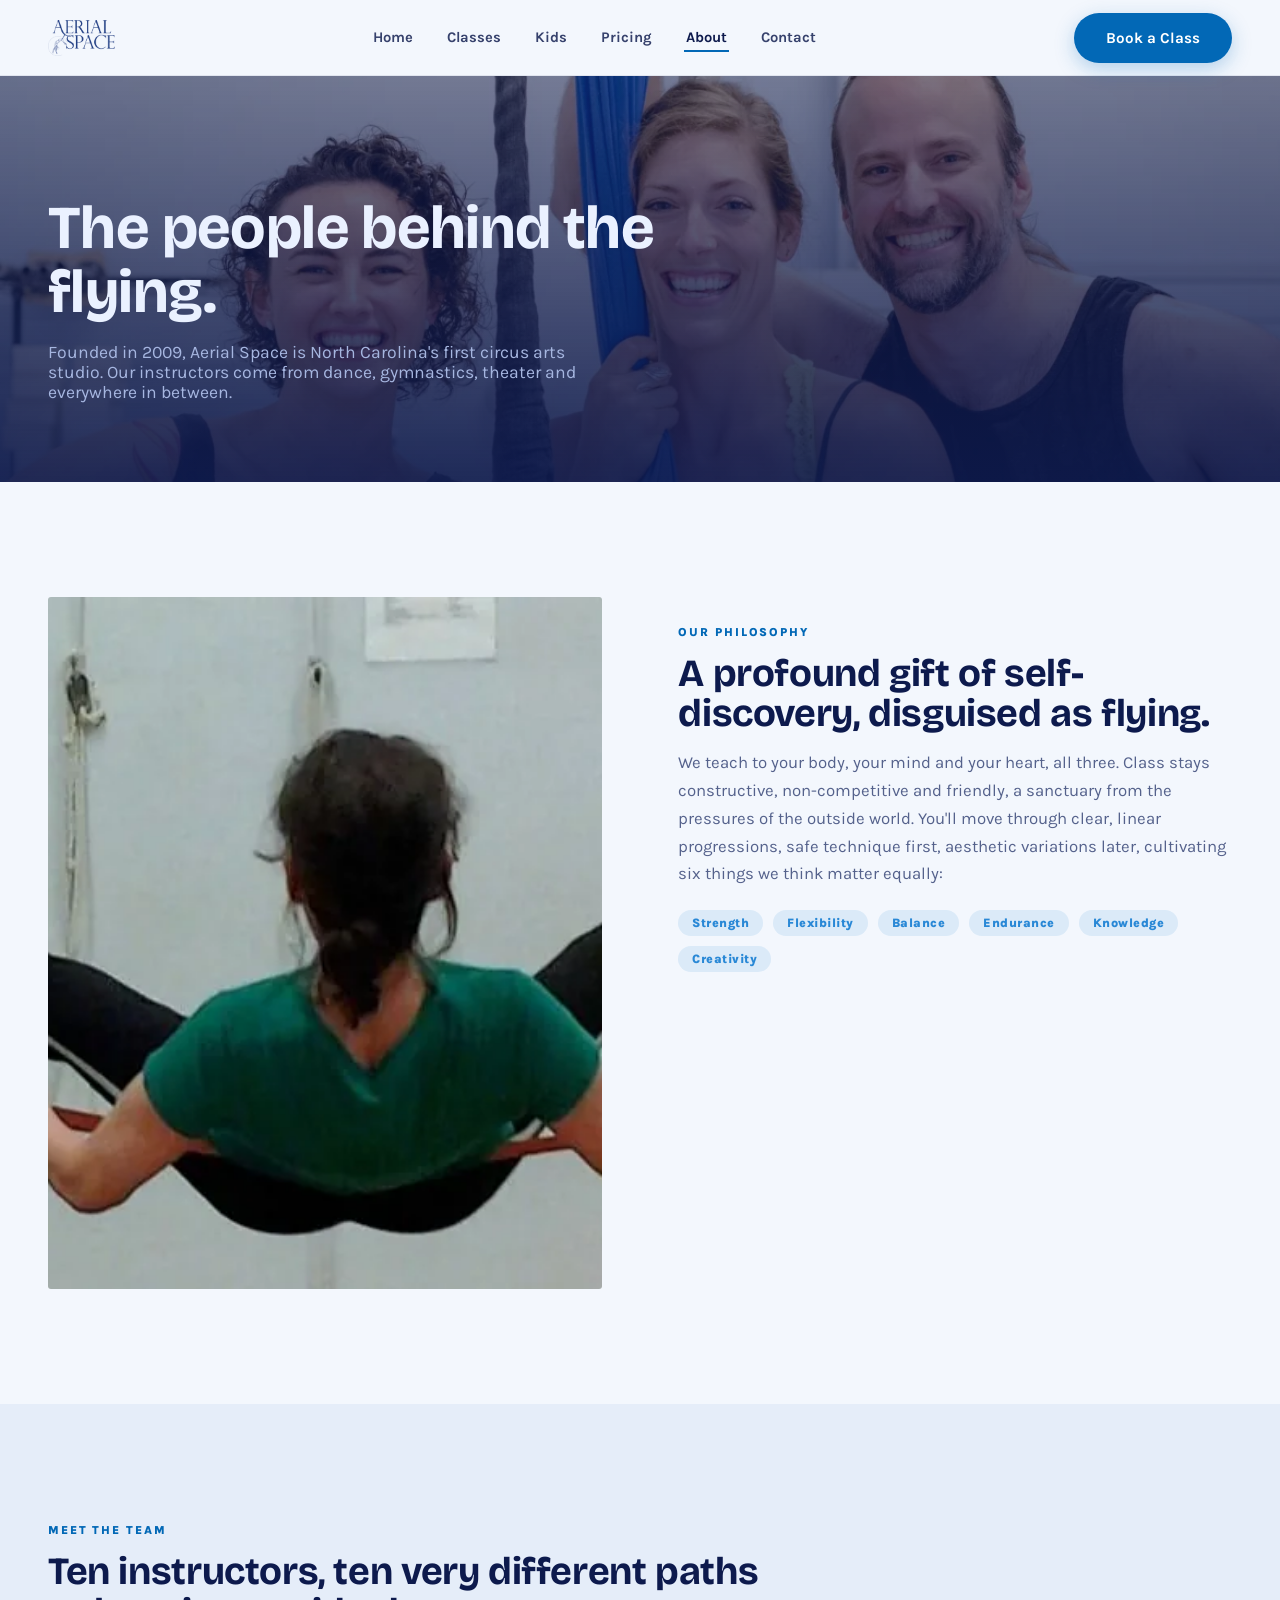
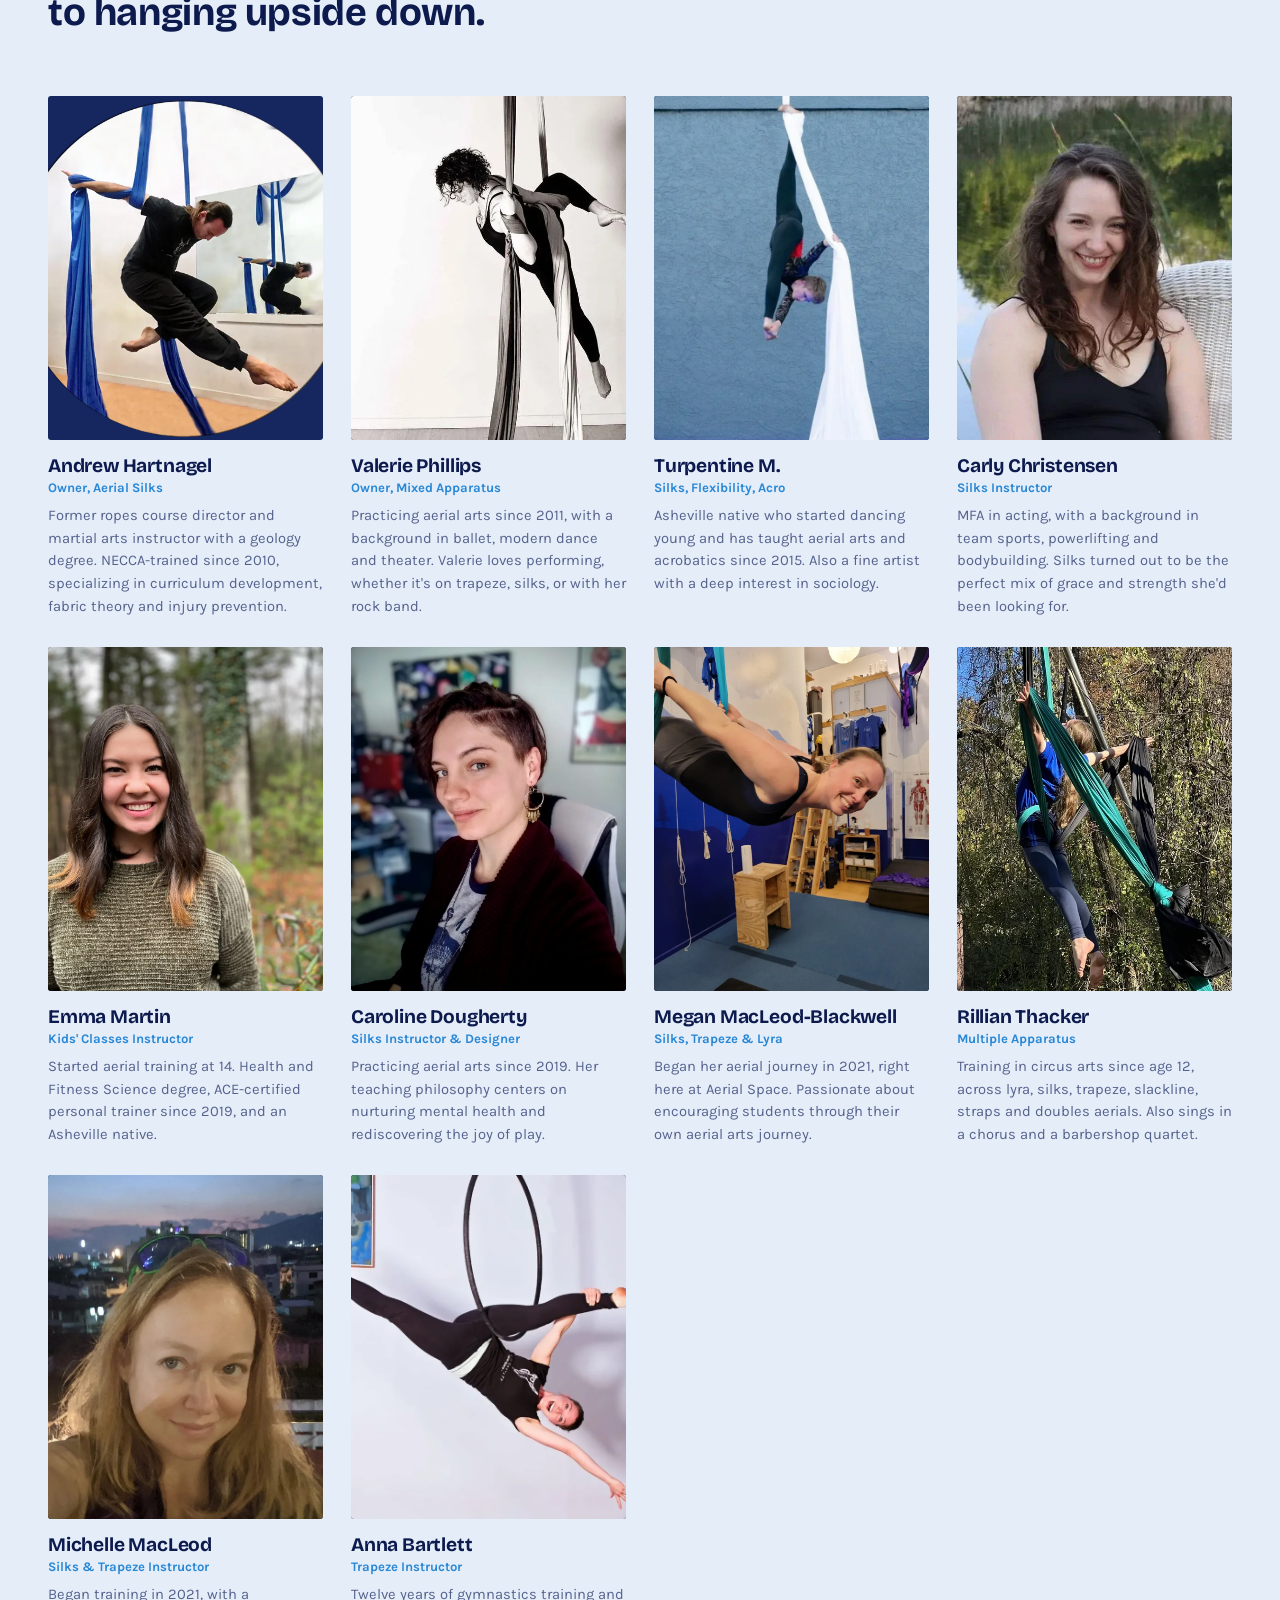
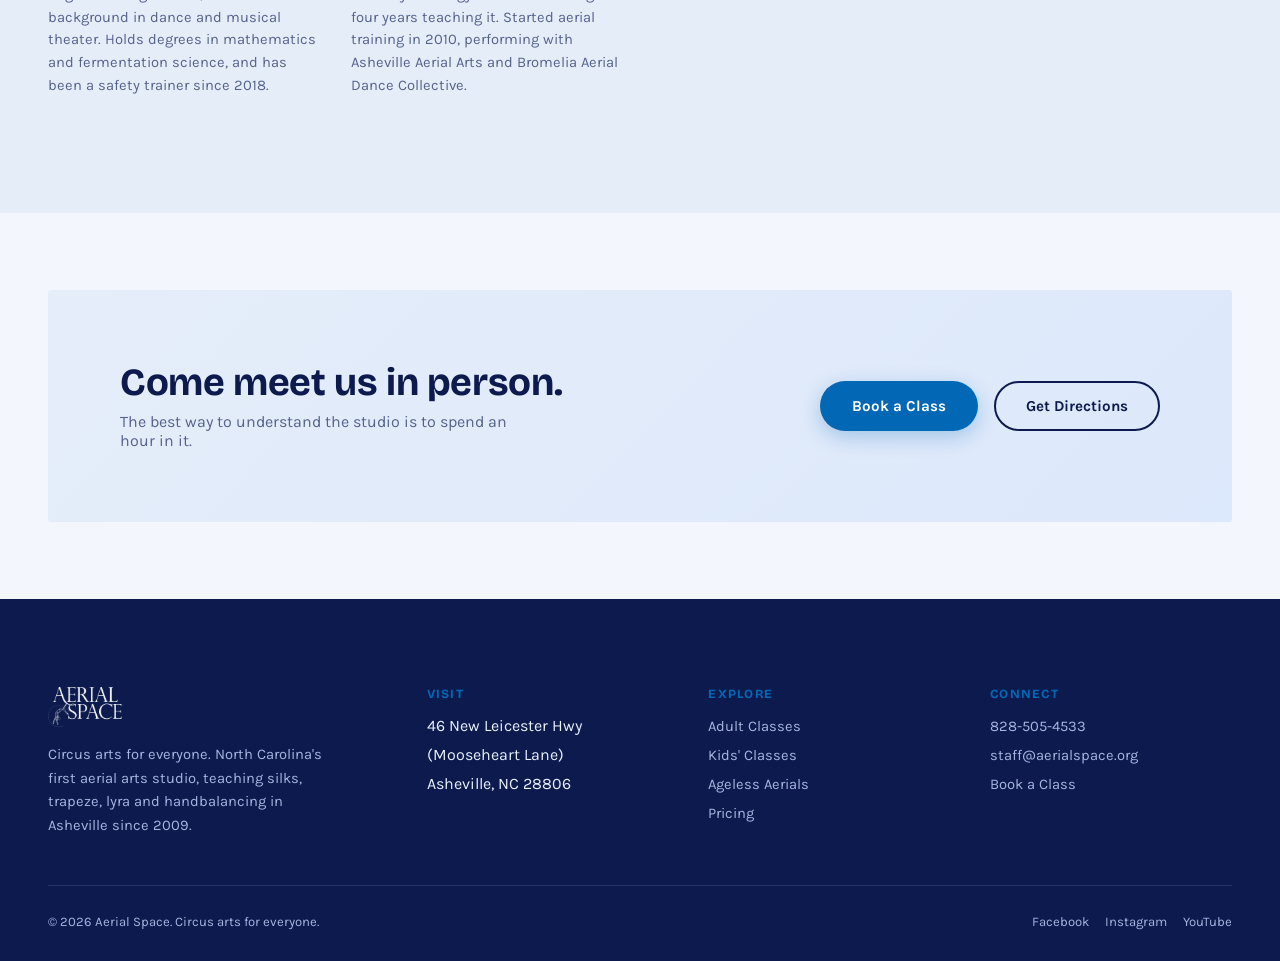
==== commit 150c2cab: "Recolor: light navy/sky-blue palette matching client's current site Client feedback: they like their" ====
--- a/about.html
+++ b/about.html
@@ -143,7 +143,7 @@
         </div>
         <div style="display:flex;gap:16px;flex-wrap:wrap">
           <a href="schedule.html" class="btn btn-gold">Book a Class</a>
-          <a href="contact.html" class="btn btn-outline-canvas">Get Directions</a>
+          <a href="contact.html" class="btn btn-outline-ink">Get Directions</a>
         </div>
       </div>
     </div>
--- a/css/style.css
+++ b/css/style.css
@@ -1,23 +1,26 @@
 /* ============================================================
    Aerial Space — Design Tokens
-   Palette: "big top at night" — deep teal-black + warm canvas
-   + a single marigold accent. Circus-flavored, not carnival-kitsch.
+   Palette: light and welcoming, matching the client's existing
+   navy + sky-blue + pale-ice identity (their explicit preference).
+   Note: token/class names below (--gold, .btn-gold, .price-panel.dark)
+   keep their original names for minimal diff even though the color
+   values are now blue, not gold/dark — cosmetic naming debt only.
    ============================================================ */
 
 :root {
-  --ink: #12211f;
-  --ink-2: #1a2b28;
-  --ink-3: #223b37;
-  --canvas: #f5efd8;
-  --canvas-2: #ece0bd;
-  --gold: #dba321;
-  --gold-dark: #b8841a;
-  --teal: #1f7a6c;
-
-  --text-ink: #241f1a;
-  --text-ink-muted: #5c564a;
-  --text-canvas: #f3ead6;
-  --text-canvas-muted: #b9ad95;
+  --ink: #0d1a4d;
+  --ink-2: #16265f;
+  --ink-3: #1f3273;
+  --canvas: #f3f7fd;
+  --canvas-2: #e5edf9;
+  --gold: #0268b6;
+  --gold-dark: #014f8c;
+  --teal: #2988d6;
+
+  --text-ink: #0d1a4d;
+  --text-ink-muted: #55628c;
+  --text-canvas: #eaf1ff;
+  --text-canvas-muted: #a6b6e0;
 
   --font-display: "Bricolage Grotesque", system-ui, sans-serif;
   --font-body: "Karla", system-ui, sans-serif;
@@ -95,8 +98,8 @@
 
 .btn-gold {
   background: var(--gold);
-  color: #201400;
-  box-shadow: 0 6px 20px rgba(219,163,33,0.28);
+  color: #ffffff;
+  box-shadow: 0 6px 20px rgba(2,104,182,0.28);
 }
 .btn-gold:hover { background: var(--gold-dark); transform: translateY(-2px); }
 
@@ -109,7 +112,7 @@
 
 .btn-outline-canvas {
   background: transparent;
-  border-color: rgba(243,234,214,0.55);
+  border-color: rgba(234,241,255,0.55);
   color: var(--text-canvas);
 }
 .btn-outline-canvas:hover { background: var(--text-canvas); color: var(--ink); border-color: var(--text-canvas); }
@@ -122,17 +125,17 @@
   height: var(--nav-h);
   display: flex;
   align-items: center;
-  background: rgba(245,239,216,0.92);
+  background: rgba(243,247,253,0.92);
   backdrop-filter: blur(10px) saturate(140%);
   -webkit-backdrop-filter: blur(10px) saturate(140%);
-  border-bottom: 1px solid rgba(36,31,26,0.08);
-  box-shadow: 0 0 0 rgba(18,33,31,0);
+  border-bottom: 1px solid rgba(13,26,77,0.08);
+  box-shadow: 0 0 0 rgba(13,26,77,0);
   transition: height 0.3s cubic-bezier(0.16,1,0.3,1), box-shadow 0.3s ease, background 0.3s ease;
 }
 .site-nav.scrolled {
   height: 64px;
-  background: rgba(245,239,216,0.97);
-  box-shadow: 0 8px 30px rgba(18,33,31,0.08);
+  background: rgba(243,247,253,0.97);
+  box-shadow: 0 8px 30px rgba(13,26,77,0.08);
 }
 .site-nav.scrolled .brand img { height: 30px; }
 .site-nav .wrap {
@@ -208,7 +211,7 @@
     overflow-y: auto;
   }
   .site-nav.open .nav-cta .btn { display: inline-flex; margin-top: 10px; }
-  .site-nav.open .nav-cta { position: fixed; inset: auto 0 0 0; padding: 20px clamp(20px,6vw,48px) 28px; background: var(--canvas); border-top: 1px solid rgba(36,31,26,0.08); }
+  .site-nav.open .nav-cta { position: fixed; inset: auto 0 0 0; padding: 20px clamp(20px,6vw,48px) 28px; background: var(--canvas); border-top: 1px solid rgba(13,26,77,0.08); }
 }
 
 /* ---------- Section rhythm ---------- */
@@ -240,8 +243,8 @@
   display: grid;
   grid-template-columns: 1.05fr 0.95fr;
   align-items: stretch;
-  background: var(--ink);
-  color: var(--text-canvas);
+  background: var(--canvas);
+  color: var(--text-ink);
   overflow: hidden;
 }
 .hero-copy {
@@ -260,17 +263,17 @@
   margin-top: 22px;
   font-size: 1.15rem;
   line-height: 1.6;
-  color: var(--text-canvas-muted);
+  color: var(--text-ink-muted);
   max-width: 44ch;
 }
 .hero-actions { display: flex; gap: 16px; margin-top: 34px; flex-wrap: wrap; }
 .hero-figures {
   display: flex; gap: 32px; margin-top: 48px;
   padding-top: 28px;
-  border-top: 1px solid rgba(243,234,214,0.15);
+  border-top: 1px solid rgba(13,26,77,0.12);
 }
 .hero-figures div strong { display: block; font-family: var(--font-display); font-size: 1.7rem; color: var(--gold); }
-.hero-figures div span { font-size: 0.82rem; color: var(--text-canvas-muted); }
+.hero-figures div span { font-size: 0.82rem; color: var(--text-ink-muted); }
 
 .hero-media {
   position: relative;
@@ -292,7 +295,7 @@
   content: "";
   position: absolute; inset: 0;
   z-index: 1;
-  background: linear-gradient(90deg, var(--ink) 0%, rgba(18,33,31,0.15) 26%, transparent 55%);
+  background: linear-gradient(90deg, var(--canvas) 0%, rgba(243,247,253,0.25) 8%, transparent 16%);
 }
 
 /* Subtle reveal: soft fade + gentle zoom-out. Used on page heroes (auto, on
@@ -311,7 +314,7 @@
 @media (max-width: 900px) {
   .hero { grid-template-columns: 1fr; min-height: auto; }
   .hero-media { height: 60vh; order: -1; }
-  .hero-media::after { background: linear-gradient(180deg, transparent 55%, var(--ink) 100%); }
+  .hero-media::after { background: linear-gradient(180deg, transparent 55%, var(--canvas) 100%); }
   .hero-copy { max-width: none; padding-top: 44px; }
 }
 
@@ -325,11 +328,11 @@
   display: grid;
   grid-template-columns: repeat(3, 1fr);
   gap: 1px;
-  background: rgba(36,31,26,0.12);
-  border-top: 1px solid rgba(36,31,26,0.12);
-  border-bottom: 1px solid rgba(36,31,26,0.12);
-}
-.on-ink .trio { background: rgba(243,234,214,0.12); border-color: rgba(243,234,214,0.12); }
+  background: rgba(13,26,77,0.12);
+  border-top: 1px solid rgba(13,26,77,0.12);
+  border-bottom: 1px solid rgba(13,26,77,0.12);
+}
+.on-ink .trio { background: rgba(234,241,255,0.12); border-color: rgba(234,241,255,0.12); }
 .trio > div { background: var(--canvas); padding: 40px clamp(20px,3vw,40px); }
 .on-ink .trio > div { background: var(--ink); }
 .trio .num { font-family: var(--font-display); font-size: 0.85rem; color: var(--gold); letter-spacing: 0.08em; }
@@ -357,7 +360,7 @@
   isolation: isolate;
   transition: box-shadow 0.35s ease;
 }
-.class-card:hover { box-shadow: 0 20px 40px rgba(18,33,31,0.28); }
+.class-card:hover { box-shadow: 0 20px 40px rgba(13,26,77,0.28); }
 .class-card img {
   position: absolute; inset: 0;
   width: 100%; height: 100%;
@@ -368,19 +371,19 @@
 .class-card::before {
   content: "";
   position: absolute; inset: 0;
-  background: linear-gradient(180deg, rgba(18,33,31,0.05) 30%, rgba(18,33,31,0.92) 100%);
+  background: linear-gradient(180deg, rgba(13,26,77,0.05) 30%, rgba(13,26,77,0.92) 100%);
   z-index: -1;
 }
 .class-card:hover img { transform: scale(1.07); }
 .class-card .tag {
   align-self: flex-start;
   font-size: 0.7rem; font-weight: 800; letter-spacing: 0.1em; text-transform: uppercase;
-  background: var(--gold); color: #201400;
+  background: var(--gold); color: #ffffff;
   padding: 5px 12px; border-radius: 999px;
   margin-bottom: auto;
 }
 .class-card h3 { font-size: 1.5rem; margin-top: 14px; }
-.class-card p { margin-top: 8px; font-size: 0.92rem; line-height: 1.5; color: rgba(243,234,214,0.86); }
+.class-card p { margin-top: 8px; font-size: 0.92rem; line-height: 1.5; color: rgba(234,241,255,0.86); }
 
 .class-card.big { grid-column: span 4; grid-row: span 2; }
 .class-card.tall { grid-column: span 2; grid-row: span 2; }
@@ -394,8 +397,8 @@
 
 /* ---------- Quote band ---------- */
 .quote-band {
-  background: var(--ink);
-  color: var(--text-canvas);
+  background: var(--canvas-2);
+  color: var(--text-ink);
   padding: clamp(56px, 8vw, 96px) 0;
   text-align: center;
 }
@@ -431,12 +434,12 @@
   overflow: hidden;
   border-radius: var(--r-sharp);
   background: var(--ink-2);
-  box-shadow: 0 0 0 rgba(18,33,31,0);
+  box-shadow: 0 0 0 rgba(13,26,77,0);
   transition: box-shadow 0.35s ease;
 }
 .staff-photo img { width: 100%; height: 100%; object-fit: cover; transition: transform 0.5s cubic-bezier(0.16,1,0.3,1); }
 .staff-card:hover .staff-photo img { transform: scale(1.05); }
-.staff-card:hover .staff-photo { box-shadow: 0 16px 32px rgba(18,33,31,0.18); }
+.staff-card:hover .staff-photo { box-shadow: 0 16px 32px rgba(13,26,77,0.18); }
 .staff-card h3 { margin-top: 16px; font-size: 1.2rem; }
 .staff-card .role { font-size: 0.82rem; font-weight: 700; color: var(--teal); margin-top: 4px; display: block; }
 .staff-card p.bio { margin-top: 10px; font-size: 0.92rem; line-height: 1.55; color: var(--text-ink-muted); }
@@ -452,9 +455,9 @@
   align-items: baseline;
   gap: 20px;
   padding: 18px 0;
-  border-bottom: 1px solid rgba(36,31,26,0.12);
-}
-.on-ink .price-row { border-color: rgba(243,234,214,0.14); }
+  border-bottom: 1px solid rgba(13,26,77,0.12);
+}
+.on-ink .price-row { border-color: rgba(234,241,255,0.14); }
 .price-row .name { font-weight: 700; font-size: 1.05rem; }
 .price-row .sub { display: block; font-size: 0.85rem; color: var(--text-ink-muted); margin-top: 4px; font-weight: 400; }
 .on-ink .price-row .sub { color: var(--text-canvas-muted); }
@@ -468,13 +471,13 @@
 }
 .price-panel:hover {
   transform: translateY(-3px);
-  box-shadow: 0 14px 28px rgba(18,33,31,0.1);
-}
-.price-panel.dark:hover { box-shadow: 0 14px 28px rgba(0,0,0,0.35); }
-.price-panel.dark { background: var(--ink); color: var(--text-canvas); }
+  box-shadow: 0 14px 28px rgba(13,26,77,0.1);
+}
+.price-panel.dark:hover { box-shadow: 0 14px 28px rgba(2,104,182,0.18); }
+.price-panel.dark { background: #ffffff; border: 2px solid var(--gold); color: var(--text-ink); }
 .price-panel h3 { font-size: 1.5rem; margin-bottom: 6px; }
 .price-panel .note { font-size: 0.86rem; color: var(--text-ink-muted); margin-top: 18px; line-height: 1.6; }
-.price-panel.dark .note { color: var(--text-canvas-muted); }
+.price-panel.dark .note { color: var(--text-ink-muted); }
 
 .two-col { display: grid; grid-template-columns: 1fr 1fr; gap: 24px; }
 @media (max-width: 820px) { .two-col { grid-template-columns: 1fr; } }
@@ -502,21 +505,21 @@
   font-family: var(--font-display); font-style: italic; font-size: clamp(1.4rem, 3vw, 2.2rem);
   color: var(--text-canvas); max-width: 640px;
 }
-.photo-band::after { content:""; position:absolute; inset:0; background: linear-gradient(0deg, rgba(18,33,31,0.75), transparent 50%); }
+.photo-band::after { content:""; position:absolute; inset:0; background: linear-gradient(0deg, rgba(13,26,77,0.75), transparent 50%); }
 
 /* ---------- Tags / pills ---------- */
 .pill {
   display: inline-flex; align-items: center;
   font-size: 0.78rem; font-weight: 800; letter-spacing: 0.04em;
   padding: 6px 14px; border-radius: 999px;
-  background: rgba(31,122,108,0.12); color: var(--teal);
-}
-.on-ink .pill { background: rgba(219,163,33,0.16); color: var(--gold); }
+  background: rgba(41,136,214,0.12); color: var(--teal);
+}
+.on-ink .pill { background: rgba(2,104,182,0.16); color: var(--gold); }
 
 /* ---------- CTA band ---------- */
 .cta-band {
-  background: linear-gradient(135deg, var(--ink) 0%, #0d1a18 100%);
-  color: var(--text-canvas);
+  background: linear-gradient(135deg, var(--canvas-2) 0%, #dce8fb 100%);
+  color: var(--text-ink);
   border-radius: var(--r-sharp);
   padding: clamp(40px, 6vw, 72px);
   display: flex;
@@ -526,7 +529,7 @@
   flex-wrap: wrap;
 }
 .cta-band h2 { font-size: clamp(1.7rem, 3vw, 2.4rem); max-width: 460px; }
-.cta-band p { margin-top: 10px; color: var(--text-canvas-muted); max-width: 42ch; }
+.cta-band p { margin-top: 10px; color: var(--text-ink-muted); max-width: 42ch; }
 
 /* ---------- Footer ---------- */
 .site-footer { background: var(--ink); color: var(--text-canvas); padding: clamp(56px,7vw,88px) 0 32px; }
@@ -535,7 +538,7 @@
   grid-template-columns: 1.4fr 1fr 1fr 1fr;
   gap: 40px;
   padding-bottom: 48px;
-  border-bottom: 1px solid rgba(243,234,214,0.12);
+  border-bottom: 1px solid rgba(234,241,255,0.12);
 }
 .footer-grid .brand-col img { height: 40px; margin-bottom: 16px; filter: invert(0.92) sepia(0.15) saturate(0) brightness(1.8); }
 .footer-grid .brand-col p { color: var(--text-canvas-muted); font-size: 0.92rem; line-height: 1.6; max-width: 32ch; }
@@ -556,23 +559,27 @@
 /* ---------- Page hero (interior pages) ---------- */
 .page-hero {
   padding: clamp(64px, 10vw, 120px) 0 clamp(48px, 7vw, 80px);
-  background: var(--ink);
-  color: var(--text-canvas);
+  background: var(--canvas);
+  color: var(--text-ink);
   position: relative;
   overflow: hidden;
 }
+.page-hero p.lede { margin-top: 18px; font-size: 1.1rem; color: var(--text-ink-muted); max-width: 56ch; }
+
+/* Photo variant: still needs light text over a dark scrim for legibility */
 .page-hero.img {
   background-size: cover;
   background-position: center;
-}
+  color: var(--text-canvas);
+}
+.page-hero.img p.lede { color: var(--text-canvas-muted); }
 .page-hero.img::before {
   content: "";
   position: absolute; inset: 0;
-  background: linear-gradient(180deg, rgba(18,33,31,0.55), rgba(18,33,31,0.92));
+  background: linear-gradient(180deg, rgba(13,26,77,0.55), rgba(13,26,77,0.92));
 }
 .page-hero .wrap { position: relative; }
 .page-hero h1 { font-size: clamp(2.4rem, 5vw, 3.8rem); max-width: 16ch; }
-.page-hero p.lede { margin-top: 18px; font-size: 1.1rem; color: var(--text-canvas-muted); max-width: 56ch; }
 
 /* ---------- Misc utility ---------- */
 .text-center { text-align: center; margin-left: auto; margin-right: auto; }
@@ -585,7 +592,7 @@
   font-size: 1rem;
   padding: 13px 16px;
   border-radius: var(--r-input);
-  border: 1.5px solid rgba(36,31,26,0.2);
+  border: 1.5px solid rgba(13,26,77,0.2);
   background: var(--canvas);
   color: var(--text-ink);
 }
@@ -598,8 +605,8 @@
 
 .badge-hiatus {
   display: inline-block; font-size: 0.72rem; font-weight: 800; letter-spacing: 0.06em; text-transform: uppercase;
-  color: var(--canvas); background: rgba(243,234,214,0.2); padding: 4px 10px; border-radius: 999px;
-}
-
-hr.rule { border: none; border-top: 1px solid rgba(36,31,26,0.14); margin: 0; }
-.on-ink hr.rule { border-color: rgba(243,234,214,0.14); }
+  color: var(--canvas); background: rgba(234,241,255,0.2); padding: 4px 10px; border-radius: 999px;
+}
+
+hr.rule { border: none; border-top: 1px solid rgba(13,26,77,0.14); margin: 0; }
+.on-ink hr.rule { border-color: rgba(234,241,255,0.14); }
